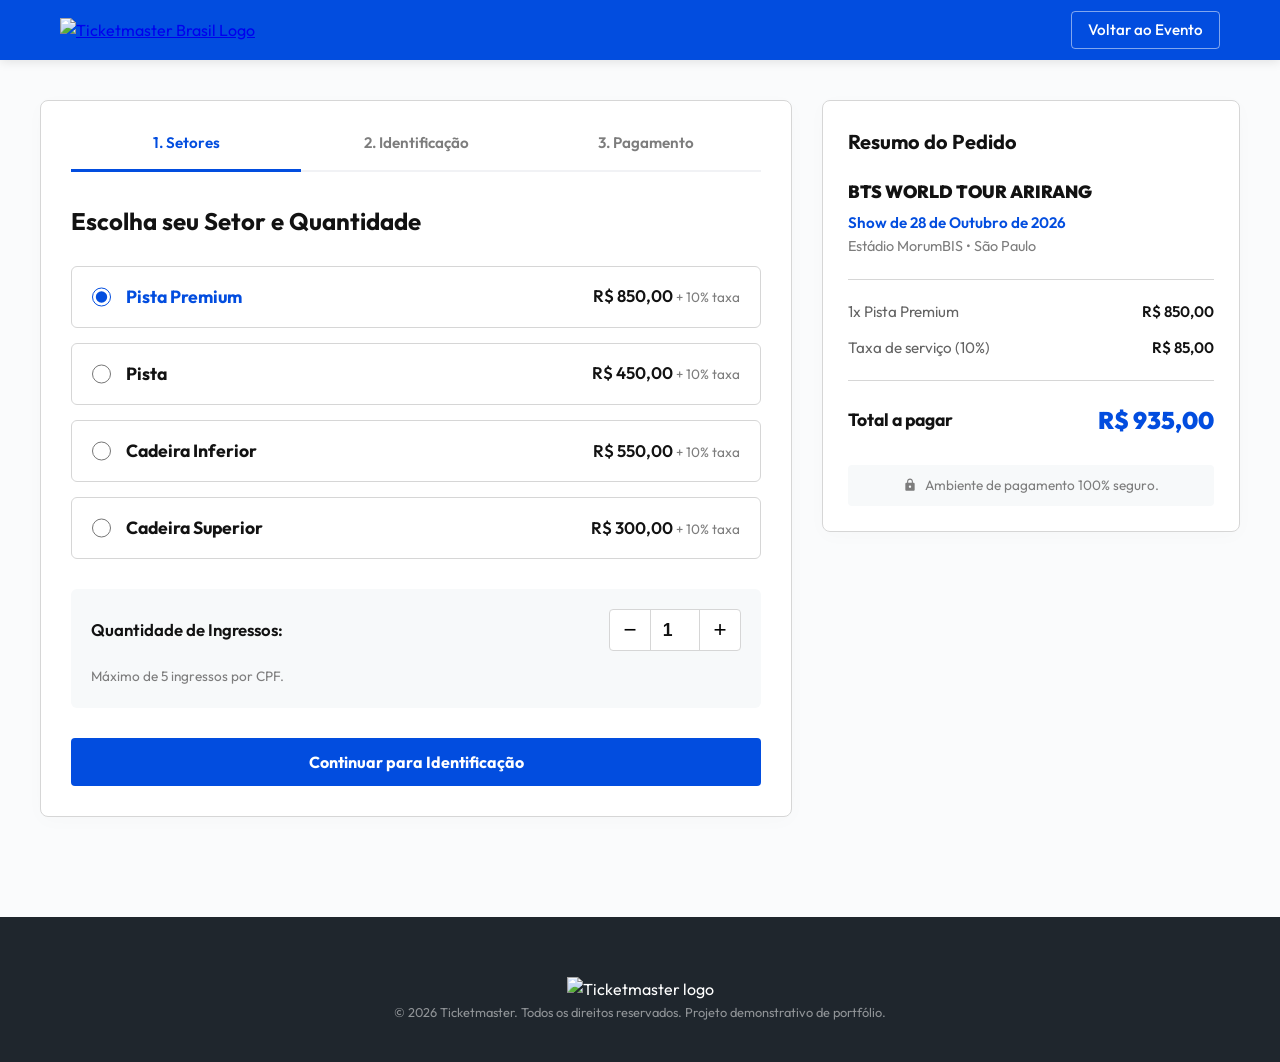
==== checkout.html @ 9f1299c4 "feat: add available ticket states and checkout simulator" ====
<!DOCTYPE html>
<html lang="pt">
<head>
  <meta charset="utf-8">
  <meta http-equiv="X-UA-Compatible" content="IE=edge">
  <meta name="viewport" content="width=device-width, initial-scale=1">
  <link rel="icon" sizes="196x196" href="https://cdn.getcrowder.com/images/c1ade2d9-b2d1-484a-b163-0e5509e00144-favicon-32x32.png?w=196">
  <title>Checkout - Compra de Ingressos | Ticketmaster Brasil</title>
  
  <link rel="stylesheet" href="styles.css">
  
  <!-- Fonts -->
  <link rel="preconnect" href="https://fonts.googleapis.com">
  <link rel="preconnect" href="https://fonts.gstatic.com" crossorigin>
  <link href="https://fonts.googleapis.com/css2?family=Outfit:wght@300;400;500;600;700;900&display=swap" rel="stylesheet">
</head>
<body id="CheckoutPage">
  <!-- Skip link -->
  <a href="#checkout-container" class="skip-link">Pular para o formulário</a>

  <!-- Header -->
  <header class="navbar-header">
    <nav class="navbar" role="navigation">
      <div class="navbar-container">
        <a class="navbar-logo-link" href="index.html">
          <img class="logo-light" src="https://cdn.getcrowder.com/images/46b77c52-6acd-425b-985f-c036a9dcbf90-ticketmaster.svg?w=300" alt="Ticketmaster Brasil Logo">
        </a>
        <div class="user-menu">
          <a href="index.html" class="btn-login" style="text-decoration: none;">Voltar ao Evento</a>
        </div>
      </div>
    </nav>
  </header>

  <!-- Checkout Main Container -->
  <main id="checkout-container" class="checkout-main">
    <div class="checkout-wrapper">
      <div class="checkout-grid" id="checkout-form-section">
        
        <!-- Left Column: Selection and Forms -->
        <div class="checkout-left-column">
          <!-- Stepper Indicator -->
          <div class="stepper-container">
            <div class="step active" id="step-indicator-1">1. Setores</div>
            <div class="step" id="step-indicator-2">2. Identificação</div>
            <div class="step" id="step-indicator-3">3. Pagamento</div>
          </div>

          <!-- Section 1: Sectors Selection -->
          <section class="checkout-section active" id="section-sectors" aria-label="Seleção de Setor">
            <h2 class="checkout-section-title">Escolha seu Setor e Quantidade</h2>
            
            <div class="sectors-list">
              <!-- Pista Premium -->
              <label class="sector-option" for="sector-premium">
                <input type="radio" name="sector-selection" id="sector-premium" value="premium" checked data-price="850">
                <div class="sector-details">
                  <div class="sector-name">Pista Premium</div>
                  <div class="sector-price">R$ 850,00 <span class="fee-text">+ 10% taxa</span></div>
                </div>
              </label>

              <!-- Pista Comum -->
              <label class="sector-option" for="sector-pista">
                <input type="radio" name="sector-selection" id="sector-pista" value="pista" data-price="450">
                <div class="sector-details">
                  <div class="sector-name">Pista</div>
                  <div class="sector-price">R$ 450,00 <span class="fee-text">+ 10% taxa</span></div>
                </div>
              </label>

              <!-- Cadeira Inferior -->
              <label class="sector-option" for="sector-inferior">
                <input type="radio" name="sector-selection" id="sector-inferior" value="inferior" data-price="550">
                <div class="sector-details">
                  <div class="sector-name">Cadeira Inferior</div>
                  <div class="sector-price">R$ 550,00 <span class="fee-text">+ 10% taxa</span></div>
                </div>
              </label>

              <!-- Cadeira Superior -->
              <label class="sector-option" for="sector-superior">
                <input type="radio" name="sector-selection" id="sector-superior" value="superior" data-price="300">
                <div class="sector-details">
                  <div class="sector-name">Cadeira Superior</div>
                  <div class="sector-price">R$ 300,00 <span class="fee-text">+ 10% taxa</span></div>
                </div>
              </label>
            </div>

            <!-- Quantity Selection -->
            <div class="quantity-picker-wrapper">
              <label for="ticket-quantity">Quantidade de Ingressos:</label>
              <div class="qty-control">
                <button type="button" class="qty-btn" id="qty-minus" aria-label="Diminuir">&minus;</button>
                <input type="number" id="ticket-quantity" value="1" min="1" max="5" readonly>
                <button type="button" class="qty-btn" id="qty-plus" aria-label="Aumentar">+</button>
              </div>
              <span class="max-qty-notice">Máximo de 5 ingressos por CPF.</span>
            </div>

            <div class="checkout-actions-row">
              <button class="btn-checkout-next" id="btn-to-identity">Continuar para Identificação</button>
            </div>
          </section>

          <!-- Section 2: Personal Identification Form -->
          <section class="checkout-section" id="section-identity" aria-label="Dados do Comprador">
            <h2 class="checkout-section-title">Dados do Comprador</h2>
            <form id="identity-form" class="checkout-form">
              <div class="form-group">
                <label for="buyer-name">Nome Completo</label>
                <input type="text" id="buyer-name" required placeholder="Digite seu nome completo">
              </div>

              <div class="form-group">
                <label for="buyer-cpf">CPF</label>
                <input type="text" id="buyer-cpf" required placeholder="000.000.000-00" maxlength="14">
              </div>

              <div class="form-group">
                <label for="buyer-email">E-mail</label>
                <input type="email" id="buyer-email" required placeholder="exemplo@email.com">
              </div>
              
              <div class="form-group">
                <label for="buyer-phone">Telefone / Celular</label>
                <input type="text" id="buyer-phone" required placeholder="(11) 99999-9999">
              </div>
            </form>

            <div class="checkout-actions-row">
              <button class="btn-checkout-prev" id="btn-back-to-sectors">Voltar</button>
              <button class="btn-checkout-next" id="btn-to-payment">Ir para o Pagamento</button>
            </div>
          </section>

          <!-- Section 3: Payment Section -->
          <section class="checkout-section" id="section-payment" aria-label="Forma de Pagamento">
            <h2 class="checkout-section-title">Escolha a Forma de Pagamento</h2>
            
            <div class="payment-tabs">
              <button type="button" class="payment-tab active" id="tab-pix">
                <svg class="payment-icon" viewBox="0 0 24 24" fill="currentColor">
                  <path d="M12 2L2 12h3v8h6v-6h2v6h6v-8h3L12 2z"/>
                </svg>
                Pix (Rápido e Seguro)
              </button>
              <button type="button" class="payment-tab" id="tab-card">
                <svg class="payment-icon" viewBox="0 0 24 24" fill="currentColor">
                  <path d="M20 4H4c-1.11 0-1.99.89-1.99 2L2 18c0 1.11.89 2 2 2h16c1.11 0 2-.89 2-2V6c0-1.11-.89-2-2-2zm0 14H4v-6h16v6zm0-10H4V6h16v2z"/>
                </svg>
                Cartão de Crédito
              </button>
            </div>

            <!-- PIX Payment details -->
            <div class="payment-content active" id="payment-pix-content">
              <div class="pix-instructions">
                <p>Ao clicar em "Finalizar Compra", um código Pix Copia e Cola e um QR Code serão gerados para o pagamento.</p>
                <p class="highlight-p">O processamento é imediato e seus ingressos serão emitidos logo em seguida.</p>
              </div>
            </div>

            <!-- Credit Card Payment details -->
            <div class="payment-content" id="payment-card-content">
              <form id="card-form" class="checkout-form">
                <div class="form-group">
                  <label for="card-number">Número do Cartão</label>
                  <input type="text" id="card-number" placeholder="4532 0000 0000 0000" maxlength="19">
                </div>
                
                <div class="form-group-row">
                  <div class="form-group">
                    <label for="card-holder">Nome no Cartão</label>
                    <input type="text" id="card-holder" placeholder="NOME COMO NO CARTÃO">
                  </div>
                </div>

                <div class="form-group-row-triple">
                  <div class="form-group">
                    <label for="card-expiry">Validade</label>
                    <input type="text" id="card-expiry" placeholder="MM/AA" maxlength="5">
                  </div>
                  <div class="form-group">
                    <label for="card-cvv">CVV</label>
                    <input type="password" id="card-cvv" placeholder="123" maxlength="4">
                  </div>
                </div>
              </form>
            </div>

            <div class="checkout-actions-row">
              <button class="btn-checkout-prev" id="btn-back-to-identity">Voltar</button>
              <button class="btn-checkout-submit" id="btn-submit-purchase">Finalizar Compra</button>
            </div>
          </section>
        </div>

        <!-- Right Column: Cart Summary Sidebar -->
        <div class="checkout-right-column">
          <div class="cart-summary-box">
            <h3 class="summary-title">Resumo do Pedido</h3>
            <div class="summary-event-info">
              <h4 class="summary-event-name">BTS WORLD TOUR ARIRANG</h4>
              <p class="summary-event-date" id="summary-show-date">Show de 28 de Outubro de 2026</p>
              <p class="summary-event-venue">Estádio MorumBIS • São Paulo</p>
            </div>

            <hr class="summary-divider">

            <div class="summary-pricing-rows">
              <div class="pricing-row">
                <span class="pricing-label" id="summary-item-desc">1x Pista Premium</span>
                <span class="pricing-value" id="summary-item-price">R$ 850,00</span>
              </div>
              
              <div class="pricing-row">
                <span class="pricing-label">Taxa de serviço (10%)</span>
                <span class="pricing-value" id="summary-fee-price">R$ 85,00</span>
              </div>
            </div>

            <hr class="summary-divider">

            <div class="summary-total-row">
              <span class="total-label">Total a pagar</span>
              <span class="total-value" id="summary-total-price">R$ 935,00</span>
            </div>
            
            <div class="guarantee-badge">
              <svg class="lock-icon" viewBox="0 0 24 24" fill="currentColor">
                <path d="M18 8h-1V6c0-2.76-2.24-5-5-5S7 3.24 7 6v2H6c-1.1 0-2 .9-2 2v10c0 1.1.9 2 2 2h12c1.1 0 2-.9 2-2V10c0-1.1-.9-2-2-2zm-6 9c-1.1 0-2-.9-2-2s.9-2 2-2 2 .9 2 2-.9 2-2 2zm3.1-9H8.9V6c0-1.71 1.39-3.1 3.1-3.1 1.71 0 3.1 1.39 3.1 3.1v2z"/>
              </svg>
              Ambiente de pagamento 100% seguro.
            </div>
          </div>
        </div>

      </div>

      <!-- Simulated Success Container (Hidden initially) -->
      <div class="checkout-success-container" id="checkout-success-section" style="display: none;">
        <div class="success-card">
          <div class="success-header">
            <div class="success-icon-wrapper">
              <svg class="success-check-icon" viewBox="0 0 24 24" fill="none" stroke="currentColor" stroke-width="3">
                <polyline points="20 6 9 17 4 12"/>
              </svg>
            </div>
            <h2 class="success-title">Compra Finalizada com Sucesso!</h2>
            <p class="success-subtitle">O seu pagamento foi aprovado e seu ingresso digital foi gerado.</p>
          </div>

          <div class="simulated-tickets-wrapper" id="generated-tickets-container">
            <!-- Simulated Tickets will be dynamically loaded here by script.js -->
          </div>

          <div class="success-actions">
            <button class="btn-print" onclick="window.print()">
              <svg width="20" height="20" viewBox="0 0 24 24" fill="none" stroke="currentColor" stroke-width="2">
                <path d="M6 9V2h12v7M6 18H4a2 2 0 0 1-2-2v-5a2 2 0 0 1 2-2h16a2 2 0 0 1 2 2v5a2 2 0 0 1-2 2h-2"/>
                <rect x="6" y="14" width="12" height="8"/>
              </svg>
              Imprimir Ingressos
            </button>
            <a href="index.html" class="btn-back-home">Voltar à Página Principal</a>
          </div>
        </div>
      </div>

    </div>
  </main>

  <!-- Footer -->
  <footer class="footer-section">
    <div class="footer-container">
      <div class="footer-bottom">
        <img class="footer-logo" src="https://cdn.boletius.com/ticketmaster/ticketmaster-logo_white.png" alt="Ticketmaster logo">
        <div class="footer-legal">
          <p>&copy; 2026 Ticketmaster. Todos os direitos reservados. Projeto demonstrativo de portfólio.</p>
        </div>
      </div>
    </div>
  </footer>

  <script src="script.js"></script>
</body>
</html>
---- styles.css ----
/* Design System & Styling Tokens */
:root {
  --primary-color: #024DDF;
  --primary-hover: #0035A0;
  --secondary-color: #1f262d;
  --bg-color: #FAFBFC;
  --card-bg: #FFFFFF;
  --border-color: #D6D6D6;
  --text-dark: #121212;
  --text-gray: #646464;
  --text-light: #7D7D7D;
  --soldout-color: #DD2C00;
  --font-family: 'Outfit', 'Averta', 'Helvetica Neue', Helvetica, Arial, sans-serif;
  --transition-speed: 0.25s;
}

/* Reset and Base Styles */
* {
  margin: 0;
  padding: 0;
  box-sizing: border-box;
}

body {
  font-family: var(--font-family);
  background-color: var(--bg-color);
  color: var(--text-dark);
  line-height: 1.6;
  padding-top: 60px;
  overflow-x: hidden;
  -webkit-font-smoothing: antialiased;
}

/* Accessibility Skip Link */
.skip-link {
  position: absolute;
  top: -60px;
  left: 10px;
  background-color: var(--primary-color);
  color: #fff;
  padding: 10px 20px;
  z-index: 1000;
  text-decoration: none;
  border-radius: 4px;
  transition: top var(--transition-speed) ease;
}

.skip-link:focus {
  top: 10px;
}

/* Accessibility Resizer Widget */
.accessibility-widget {
  position: fixed;
  bottom: 20px;
  right: 20px;
  background: rgba(255, 255, 255, 0.85);
  backdrop-filter: blur(10px);
  border: 1px solid var(--border-color);
  border-radius: 30px;
  padding: 5px;
  display: flex;
  gap: 5px;
  box-shadow: 0 4px 15px rgba(0, 0, 0, 0.1);
  z-index: 999;
}

.accessibility-widget button {
  background: var(--primary-color);
  color: white;
  border: none;
  width: 36px;
  height: 36px;
  border-radius: 50%;
  font-weight: bold;
  cursor: pointer;
  transition: background var(--transition-speed) ease, transform 0.1s ease;
}

.accessibility-widget button:hover {
  background: var(--primary-hover);
  transform: scale(1.05);
}

.accessibility-widget button:active {
  transform: scale(0.95);
}

/* Navigation Header */
.navbar-header {
  position: fixed;
  top: 0;
  left: 0;
  right: 0;
  height: 60px;
  background-color: var(--primary-color);
  box-shadow: 0 2px 10px rgba(0, 0, 0, 0.1);
  z-index: 990;
}

.navbar {
  max-width: 1200px;
  margin: 0 auto;
  height: 100%;
  padding: 0 20px;
}

.navbar-container {
  display: flex;
  justify-content: space-between;
  align-items: center;
  height: 100%;
}

.navbar-logo-link {
  display: flex;
  align-items: center;
  height: 100%;
}

.logo-light {
  height: 25px;
}

.user-menu {
  display: flex;
  align-items: center;
}

.btn-login {
  background: transparent;
  color: white;
  border: 1px solid rgba(255, 255, 255, 0.5);
  border-radius: 4px;
  padding: 6px 16px;
  font-size: 0.95rem;
  font-weight: 500;
  cursor: pointer;
  transition: all var(--transition-speed) ease;
}

.btn-login:hover {
  background: rgba(255, 255, 255, 0.1);
  border-color: white;
}

/* Main content wrapper */
.main-content {
  width: 100%;
}

.event-wrapper {
  max-width: 1200px;
  margin: 0 auto;
  padding-bottom: 80px;
}

/* Hero Banner */
.event-banner {
  width: 100%;
  overflow: hidden;
  background-color: #000;
  display: flex;
  justify-content: center;
}

.hero-image {
  width: 100%;
  display: block;
  object-fit: cover;
  max-height: 450px;
}

/* Ticket Purchase Section */
.ticket-purchase-container {
  padding: 30px 20px;
}

.ticket-box {
  background: var(--card-bg);
  border-radius: 8px;
  box-shadow: 0 4px 20px rgba(0, 0, 0, 0.05);
  border: 1px solid rgba(0, 0, 0, 0.05);
  padding: 30px;
}

.event-main-title {
  font-size: 2.2rem;
  font-weight: 900;
  color: var(--text-dark);
  margin-bottom: 8px;
  letter-spacing: -0.5px;
}

.event-sub-details {
  font-size: 1.1rem;
  color: var(--text-gray);
  margin-bottom: 30px;
}

/* Ticket Items Container */
.tmpe-container {
  display: flex;
  flex-direction: column;
  border: 1px solid var(--border-color);
  border-radius: 6px;
  overflow: hidden;
}

/* Ticket list views */
.tmpe-desktop-view {
  display: block;
}

.tmpe-mobile-view {
  display: none;
}

/* Single Ticket Row */
.tmpe-ticket-item {
  display: flex;
  align-items: center;
  justify-content: space-between;
  padding: 20px 24px;
  background: #fff;
  border-bottom: 1px solid var(--border-color);
  transition: background-color var(--transition-speed) ease;
  gap: 20px;
}

.tmpe-ticket-item:last-child {
  border-bottom: none;
}

.tmpe-ticket-item:hover {
  background-color: #f7f9fa;
}

.tmpe-logo-container {
  width: 56px;
  height: 56px;
  border-radius: 4px;
  display: flex;
  align-items: center;
  justify-content: center;
  flex-shrink: 0;
  background: #fff;
  border: 1px solid rgba(0, 0, 0, 0.05);
}

.tmpe-logo-img {
  width: 100%;
  height: 100%;
  object-fit: contain;
  padding: 4px;
}

.tmpe-info-container {
  flex: 1;
}

.tmpe-ticket-title {
  font-size: 1.25rem;
  font-weight: 700;
  color: var(--text-dark);
  margin-bottom: 6px;
}

.tmpe-status-container {
  display: flex;
  align-items: center;
  gap: 12px;
}

.tmpe-status-badge {
  display: inline-flex;
  align-items: center;
  gap: 6px;
  border: 1px solid var(--border-color);
  border-radius: 4px;
  padding: 4px 10px;
  font-size: 0.75rem;
  font-weight: 600;
  text-transform: uppercase;
  color: var(--text-dark);
}

.tmpe-status-dot {
  width: 8px;
  height: 8px;
  border-radius: 50%;
  display: inline-block;
}

.dot-soldout {
  background: var(--soldout-color);
}

.tmpe-date-text {
  font-size: 0.95rem;
  color: var(--text-light);
}

/* Soldout State Button */
.tmpe-link-details {
  font-family: var(--font-family);
  background: #e1e4e6;
  color: var(--text-gray);
  border: none;
  border-radius: 4px;
  padding: 12px 30px;
  font-size: 0.95rem;
  font-weight: 700;
  display: inline-flex;
  align-items: center;
  gap: 8px;
  cursor: pointer;
  transition: all var(--transition-speed) ease;
}

.tmpe-link-details svg {
  transition: transform var(--transition-speed) ease;
}

.tmpe-link-details:hover {
  background: #d4d7d9;
}

.tmpe-link-details:hover svg {
  transform: translateX(4px);
}

/* Details Section Grid */
.event-details-section {
  padding: 40px 20px;
}

.details-content-grid {
  display: grid;
  grid-template-columns: 1fr 1.2fr;
  gap: 40px;
  align-items: start;
}

.details-banner-wrapper {
  width: 100%;
  border-radius: 8px;
  overflow: hidden;
  box-shadow: 0 4px 15px rgba(0, 0, 0, 0.05);
}

.details-banner-img {
  width: 100%;
  height: auto;
  display: block;
}

.details-bio-wrapper {
  color: #333;
}

.details-bio-wrapper p {
  margin-bottom: 20px;
  font-size: 1.05rem;
  line-height: 1.7;
}

.social-links-title {
  margin-bottom: 10px !important;
}

.bts-social-links {
  display: flex;
  flex-wrap: wrap;
  gap: 15px;
  margin-bottom: 30px;
}

.bts-social-links a {
  color: var(--primary-color);
  text-decoration: none;
  font-weight: 600;
  transition: color var(--transition-speed) ease;
  border-bottom: 1px dashed var(--primary-color);
}

.bts-social-links a:hover {
  color: var(--primary-hover);
  border-bottom-style: solid;
}

.tour-dates-header {
  font-size: 1.4rem;
  margin: 30px 0 15px 0;
  color: var(--text-dark);
}

.tour-dates-list {
  list-style: none;
}

.tour-dates-list li {
  padding: 12px 15px;
  border-bottom: 1px solid rgba(0, 0, 0, 0.05);
  font-size: 1.05rem;
}

.tour-dates-list li.highlighted-date {
  background: rgba(2, 77, 223, 0.04);
  border-left: 4px solid var(--primary-color);
  border-bottom: none;
}

/* Media Section Grid (Video & Map) */
.media-section {
  padding: 40px 20px;
}

.media-grid {
  display: grid;
  grid-template-columns: 1fr 1fr;
  gap: 30px;
}

.section-title {
  font-size: 1.4rem;
  font-weight: 700;
  margin-bottom: 20px;
  color: var(--text-dark);
}

.iframe-wrapper {
  position: relative;
  width: 100%;
  padding-bottom: 56.25%; /* 16:9 Aspect Ratio */
  height: 0;
  border-radius: 8px;
  overflow: hidden;
  box-shadow: 0 4px 15px rgba(0, 0, 0, 0.05);
  border: 1px solid var(--border-color);
}

.iframe-wrapper iframe {
  position: absolute;
  top: 0;
  left: 0;
  width: 100%;
  height: 100%;
}

/* FAQ Accordion Section */
.faq-section {
  padding: 40px 20px;
}

.block-title {
  font-size: 1.8rem;
  font-weight: 800;
  margin-bottom: 30px;
  color: var(--text-dark);
  text-align: center;
  letter-spacing: -0.5px;
}

.faq-accordion {
  max-width: 800px;
  margin: 0 auto;
  display: flex;
  flex-direction: column;
  gap: 15px;
}

.faq-item {
  background: white;
  border: 1px solid var(--border-color);
  border-radius: 6px;
  overflow: hidden;
  transition: box-shadow var(--transition-speed) ease;
}

.faq-item[open] {
  box-shadow: 0 4px 15px rgba(0, 0, 0, 0.05);
}

.faq-question {
  padding: 20px;
  font-size: 1.1rem;
  font-weight: 600;
  cursor: pointer;
  list-style: none;
  position: relative;
  user-select: none;
}

.faq-question::-webkit-details-marker {
  display: none;
}

.faq-question::after {
  content: '+';
  position: absolute;
  right: 20px;
  top: 50%;
  transform: translateY(-50%);
  font-size: 1.4rem;
  font-weight: 300;
  color: var(--text-gray);
  transition: transform var(--transition-speed) ease;
}

.faq-item[open] .faq-question::after {
  content: '−';
}

.faq-answer {
  padding: 0 20px 20px 20px;
  color: var(--text-gray);
  border-top: 1px solid rgba(0, 0, 0, 0.03);
  font-size: 1rem;
}

.faq-answer p {
  margin-bottom: 15px;
}

.faq-answer p:last-child {
  margin-bottom: 0;
}

.vip-sub-title {
  font-weight: 700;
  margin: 20px 0 10px 0;
  color: var(--text-dark);
}

.faq-answer ul {
  padding-left: 20px;
  margin-bottom: 15px;
}

.faq-answer li {
  margin-bottom: 8px;
}

.faq-note {
  font-size: 0.85rem;
  margin-top: 15px;
  line-height: 1.5;
  color: var(--text-light);
}

/* Footer Section */
.footer-section {
  background-color: var(--secondary-color);
  color: white;
  padding: 60px 20px 40px 20px;
  margin-top: 60px;
}

.footer-container {
  max-width: 1200px;
  margin: 0 auto;
}

.footer-grid {
  display: grid;
  grid-template-columns: repeat(3, 1fr);
  gap: 40px;
  margin-bottom: 40px;
}

.footer-column h3 {
  font-size: 1.1rem;
  font-weight: 700;
  margin-bottom: 20px;
  text-transform: uppercase;
  letter-spacing: 0.5px;
}

.footer-column ul {
  list-style: none;
}

.footer-column li {
  margin-bottom: 12px;
}

.footer-column a {
  color: #fff;
  opacity: 0.7;
  text-decoration: none;
  font-size: 0.95rem;
  transition: opacity var(--transition-speed) ease;
}

.footer-column a:hover {
  opacity: 1;
}

.footer-divider {
  border: 0;
  height: 1px;
  background: rgba(255, 255, 255, 0.1);
  margin-bottom: 40px;
}

.footer-bottom {
  display: flex;
  flex-direction: column;
  align-items: center;
  text-align: center;
}

.footer-logo-row {
  margin-bottom: 25px;
}

.footer-logo {
  height: 25px;
}

.footer-social-row {
  display: flex;
  gap: 20px;
  margin-bottom: 30px;
}

.footer-social-row a {
  display: flex;
  align-items: center;
  justify-content: center;
  width: 36px;
  height: 36px;
  background: rgba(255, 255, 255, 0.05);
  border-radius: 50%;
  transition: background var(--transition-speed) ease;
}

.footer-social-row a:hover {
  background: rgba(255, 255, 255, 0.15);
}

.footer-social-row img {
  height: 16px;
}

.footer-legal {
  font-size: 0.8rem;
  color: rgba(255, 255, 255, 0.5);
  display: flex;
  flex-direction: column;
  gap: 8px;
}

/* Modal Implementation */
.modal {
  display: none; /* Hidden by default */
  position: fixed;
  top: 0;
  left: 0;
  width: 100%;
  height: 100%;
  background: rgba(0, 0, 0, 0.6);
  backdrop-filter: blur(4px);
  z-index: 1000;
  justify-content: center;
  align-items: center;
  opacity: 0;
  transition: opacity 0.3s ease;
}

.modal.show {
  display: flex;
  opacity: 1;
}

.modal-dialog {
  background: white;
  width: 90%;
  max-width: 500px;
  border-radius: 8px;
  overflow: hidden;
  box-shadow: 0 10px 30px rgba(0, 0, 0, 0.2);
  transform: translateY(-20px);
  transition: transform 0.3s ease;
}

.modal.show .modal-dialog {
  transform: translateY(0);
}

.modal-header {
  display: flex;
  justify-content: space-between;
  align-items: center;
  padding: 20px;
  border-bottom: 1px solid var(--border-color);
}

.modal-header h2 {
  font-size: 1.3rem;
  font-weight: 700;
}

.close-modal {
  background: none;
  border: none;
  font-size: 1.8rem;
  cursor: pointer;
  color: var(--text-gray);
  line-height: 1;
}

.modal-body {
  padding: 24px;
}

.simulation-alert {
  display: flex;
  gap: 12px;
  background: rgba(221, 44, 0, 0.05);
  border-left: 4px solid var(--soldout-color);
  padding: 15px;
  border-radius: 4px;
  margin: 15px 0;
}

.alert-icon {
  width: 24px;
  height: 24px;
  color: var(--soldout-color);
  flex-shrink: 0;
}

.ticket-status-check {
  text-align: center;
  padding: 15px 0 0 0;
}

.status-big-text {
  font-size: 1.8rem;
  font-weight: 900;
  margin-bottom: 10px;
}

.text-soldout {
  color: var(--soldout-color);
}

.modal-footer {
  padding: 15px 20px;
  border-top: 1px solid var(--border-color);
  display: flex;
  justify-content: flex-end;
}

.modal-footer button {
  padding: 10px 24px;
  border-radius: 4px;
  font-size: 0.95rem;
  font-weight: 600;
  cursor: pointer;
  border: none;
  background: var(--primary-color);
  color: white;
  transition: background var(--transition-speed) ease;
}

.modal-footer button:hover {
  background: var(--primary-hover);
}

/* Responsive Breakpoints */
@media (max-width: 992px) {
  .details-content-grid {
    grid-template-columns: 1fr;
    gap: 30px;
  }
  
  .media-grid {
    grid-template-columns: 1fr;
  }
}

@media (max-width: 768px) {
  body {
    padding-top: 50px;
  }
  
  .navbar-header {
    height: 50px;
  }

  .event-main-title {
    font-size: 1.8rem;
  }
  
  .ticket-box {
    padding: 15px;
  }
  
  /* Show Mobile lists, hide desktop list */
  .tmpe-desktop-view {
    display: none;
  }
  
  .tmpe-mobile-view {
    display: block;
    box-shadow: 0px 1px 4px 0px rgba(18, 18, 18, 0.15);
  }
  
  .tmpe-ticket-item {
    padding: 0;
    gap: 0;
    align-items: stretch;
    border-bottom: 1px solid var(--border-color);
  }
  
  .tmpe-ticket-link {
    display: flex;
    width: 100%;
    padding: 16px 12px;
    gap: 16px;
    align-items: center;
    text-decoration: none;
    color: inherit;
    cursor: pointer;
  }
  
  .tmpe-logo-container {
    width: 42px;
    height: 42px;
    border-radius: 3px;
  }
  
  .tmpe-ticket-title {
    font-size: 1.1rem;
    margin-bottom: 2px;
  }
  
  .tmpe-status-container {
    flex-direction: column;
    align-items: flex-start;
    gap: 4px;
  }
  
  .tmpe-date-text {
    font-size: 0.85rem;
  }
  
  .tmpe-status-badge {
    font-size: 0.7rem;
    padding: 2px 6px;
  }
  
  .tmpe-link-mobile {
    width: 36px;
    height: 36px;
    background: var(--primary-color);
    border-radius: 50%;
    display: flex;
    align-items: center;
    justify-content: center;
    flex-shrink: 0;
    transition: background var(--transition-speed) ease;
  }
  
  .tmpe-ticket-link:hover .tmpe-link-mobile {
    background: var(--primary-hover);
  }
  
  .footer-grid {
    grid-template-columns: 1fr;
    gap: 30px;
    text-align: center;
  }
}

/* -------------------------------------------------------------
   CHECKOUT PAGE SPECIFIC STYLES
   ------------------------------------------------------------- */
.checkout-main {
  width: 100%;
  padding: 40px 20px;
  min-height: calc(100vh - 180px);
}

.checkout-wrapper {
  max-width: 1200px;
  margin: 0 auto;
}

.checkout-grid {
  display: grid;
  grid-template-columns: 1.8fr 1fr;
  gap: 30px;
  align-items: start;
}

.checkout-left-column {
  background: white;
  border-radius: 8px;
  border: 1px solid var(--border-color);
  padding: 30px;
  box-shadow: 0 4px 20px rgba(0,0,0,0.02);
}

/* Stepper Indicator */
.stepper-container {
  display: flex;
  justify-content: space-between;
  border-bottom: 2px solid #f1f2f5;
  padding-bottom: 15px;
  margin-bottom: 30px;
}

.step {
  font-weight: 600;
  font-size: 0.95rem;
  color: var(--text-light);
  position: relative;
  flex: 1;
  text-align: center;
}

.step.active {
  color: var(--primary-color);
}

.step.active::after {
  content: '';
  position: absolute;
  bottom: -17px;
  left: 0;
  right: 0;
  height: 3px;
  background-color: var(--primary-color);
}

/* Checkout Sections */
.checkout-section {
  display: none;
}

.checkout-section.active {
  display: block;
  animation: fadeIn 0.3s ease;
}

@keyframes fadeIn {
  from { opacity: 0; transform: translateY(5px); }
  to { opacity: 1; transform: translateY(0); }
}

.checkout-section-title {
  font-size: 1.5rem;
  font-weight: 700;
  margin-bottom: 25px;
  color: var(--text-dark);
}

/* Sector Selection Grid */
.sectors-list {
  display: flex;
  flex-direction: column;
  gap: 15px;
  margin-bottom: 30px;
}

.sector-option {
  display: flex;
  align-items: center;
  gap: 15px;
  padding: 16px 20px;
  border: 1px solid var(--border-color);
  border-radius: 6px;
  cursor: pointer;
  transition: all var(--transition-speed) ease;
}

.sector-option:hover {
  background: #fcfdfe;
  border-color: var(--primary-color);
}

.sector-option input[type="radio"] {
  width: 20px;
  height: 20px;
  accent-color: var(--primary-color);
  cursor: pointer;
}

.sector-option input[type="radio"]:checked + .sector-details .sector-name {
  color: var(--primary-color);
}

.sector-details {
  display: flex;
  justify-content: space-between;
  align-items: center;
  width: 100%;
}

.sector-name {
  font-weight: 700;
  font-size: 1.1rem;
  color: var(--text-dark);
  transition: color var(--transition-speed) ease;
}

.sector-price {
  font-weight: 600;
  font-size: 1.05rem;
}

.fee-text {
  font-size: 0.85rem;
  color: var(--text-light);
  font-weight: 400;
}

/* Quantity picker control */
.quantity-picker-wrapper {
  background: #f7f9fa;
  border-radius: 6px;
  padding: 20px;
  display: flex;
  align-items: center;
  justify-content: space-between;
  margin-bottom: 30px;
  flex-wrap: wrap;
  gap: 15px;
}

.quantity-picker-wrapper label {
  font-weight: 600;
  font-size: 1.05rem;
}

.qty-control {
  display: flex;
  align-items: center;
  background: white;
  border: 1px solid var(--border-color);
  border-radius: 4px;
  overflow: hidden;
}

.qty-btn {
  background: transparent;
  border: none;
  width: 40px;
  height: 40px;
  font-size: 1.4rem;
  cursor: pointer;
  display: flex;
  align-items: center;
  justify-content: center;
  transition: background var(--transition-speed) ease;
}

.qty-btn:hover {
  background: #f1f2f5;
}

.qty-control input {
  width: 50px;
  height: 40px;
  border: none;
  border-left: 1px solid var(--border-color);
  border-right: 1px solid var(--border-color);
  text-align: center;
  font-size: 1.1rem;
  font-weight: 700;
  color: var(--text-dark);
}

.max-qty-notice {
  font-size: 0.85rem;
  color: var(--text-light);
  width: 100%;
}

/* Checkout Buttons and Forms */
.checkout-actions-row {
  display: flex;
  justify-content: space-between;
  margin-top: 30px;
  gap: 15px;
}

.btn-checkout-next, .btn-checkout-submit {
  font-family: var(--font-family);
  background: var(--primary-color);
  color: white;
  border: none;
  padding: 14px 28px;
  border-radius: 4px;
  font-size: 1rem;
  font-weight: 700;
  cursor: pointer;
  transition: background var(--transition-speed) ease;
  flex: 1;
  text-align: center;
}

.btn-checkout-next:hover, .btn-checkout-submit:hover {
  background: var(--primary-hover);
}

.btn-checkout-prev {
  font-family: var(--font-family);
  background: white;
  color: var(--text-gray);
  border: 1px solid var(--border-color);
  padding: 14px 28px;
  border-radius: 4px;
  font-size: 1rem;
  font-weight: 600;
  cursor: pointer;
  transition: all var(--transition-speed) ease;
}

.btn-checkout-prev:hover {
  background: #f8f9fa;
  color: var(--text-dark);
}

/* Checkout Form Layouts */
.checkout-form {
  display: flex;
  flex-direction: column;
  gap: 20px;
}

.form-group {
  display: flex;
  flex-direction: column;
  gap: 8px;
}

.form-group label {
  font-weight: 600;
  font-size: 0.95rem;
  color: var(--text-dark);
}

.form-group input {
  padding: 12px 16px;
  border: 1px solid var(--border-color);
  border-radius: 4px;
  font-size: 1rem;
  font-family: var(--font-family);
  transition: border-color var(--transition-speed) ease;
}

.form-group input:focus {
  outline: none;
  border-color: var(--primary-color);
}

.form-group-row {
  display: grid;
  grid-template-columns: 1fr;
  gap: 20px;
}

.form-group-row-triple {
  display: grid;
  grid-template-columns: 1fr 120px;
  gap: 20px;
}

/* Payment Tabs Setup */
.payment-tabs {
  display: flex;
  gap: 15px;
  margin-bottom: 25px;
}

.payment-tab {
  flex: 1;
  display: flex;
  align-items: center;
  justify-content: center;
  gap: 10px;
  padding: 15px;
  border: 1px solid var(--border-color);
  border-radius: 6px;
  background: white;
  cursor: pointer;
  font-weight: 600;
  font-size: 0.95rem;
  font-family: var(--font-family);
  transition: all var(--transition-speed) ease;
}

.payment-tab.active {
  border-color: var(--primary-color);
  background: rgba(2, 77, 223, 0.04);
  color: var(--primary-color);
}

.payment-icon {
  width: 20px;
  height: 20px;
}

.payment-content {
  display: none;
  padding: 20px;
  border: 1px solid var(--border-color);
  border-radius: 6px;
  background: #fcfdfe;
}

.payment-content.active {
  display: block;
}

.pix-instructions {
  text-align: center;
  font-size: 1.05rem;
  padding: 15px 0;
  line-height: 1.6;
}

.highlight-p {
  color: var(--primary-color);
  font-weight: 600;
  margin-top: 10px;
}

/* Cart Summary Box Right Sidebar */
.cart-summary-box {
  background: white;
  border-radius: 8px;
  border: 1px solid var(--border-color);
  padding: 25px;
  box-shadow: 0 4px 20px rgba(0,0,0,0.02);
  position: sticky;
  top: 90px;
}

.summary-title {
  font-size: 1.25rem;
  font-weight: 700;
  margin-bottom: 20px;
  color: var(--text-dark);
}

.summary-event-info {
  margin-bottom: 20px;
}

.summary-event-name {
  font-size: 1.1rem;
  font-weight: 900;
  margin-bottom: 5px;
}

.summary-event-date {
  font-size: 0.95rem;
  color: var(--primary-color);
  font-weight: 600;
}

.summary-event-venue {
  font-size: 0.9rem;
  color: var(--text-light);
}

.summary-divider {
  border: 0;
  height: 1px;
  background: var(--border-color);
  margin: 20px 0;
}

.summary-pricing-rows {
  display: flex;
  flex-direction: column;
  gap: 12px;
}

.pricing-row {
  display: flex;
  justify-content: space-between;
  font-size: 0.95rem;
}

.pricing-label {
  color: var(--text-gray);
}

.pricing-value {
  font-weight: 600;
  color: var(--text-dark);
}

.summary-total-row {
  display: flex;
  justify-content: space-between;
  align-items: center;
}

.total-label {
  font-size: 1.1rem;
  font-weight: 700;
  color: var(--text-dark);
}

.total-value {
  font-size: 1.5rem;
  font-weight: 900;
  color: var(--primary-color);
}

.guarantee-badge {
  display: flex;
  align-items: center;
  justify-content: center;
  gap: 8px;
  margin-top: 25px;
  font-size: 0.85rem;
  color: var(--text-light);
  background: #f7f9fa;
  padding: 10px;
  border-radius: 4px;
}

.lock-icon {
  width: 14px;
  height: 14px;
}

/* -------------------------------------------------------------
   SUCCESS CONFIRMATION & DIGITAL TICKETS STYLES
   ------------------------------------------------------------- */
.checkout-success-container {
  animation: fadeIn 0.4s ease;
}

.success-card {
  background: white;
  border-radius: 8px;
  border: 1px solid var(--border-color);
  padding: 40px;
  box-shadow: 0 4px 25px rgba(0,0,0,0.05);
}

.success-header {
  text-align: center;
  margin-bottom: 40px;
}

.success-icon-wrapper {
  width: 60px;
  height: 60px;
  background: rgba(4, 136, 81, 0.1);
  color: #048851;
  border-radius: 50%;
  display: flex;
  align-items: center;
  justify-content: center;
  margin: 0 auto 20px auto;
}

.success-check-icon {
  width: 32px;
  height: 32px;
}

.success-title {
  font-size: 1.8rem;
  font-weight: 900;
  color: #048851;
  margin-bottom: 8px;
}

.success-subtitle {
  color: var(--text-gray);
  font-size: 1.1rem;
}

.simulated-tickets-wrapper {
  display: flex;
  flex-direction: column;
  gap: 30px;
  max-width: 700px;
  margin: 0 auto 40px auto;
}

/* Real-looking Ticketmaster Ticket Card */
.tm-ticket-card {
  border: 2px dashed var(--border-color);
  border-radius: 12px;
  background: #fff;
  display: flex;
  overflow: hidden;
  position: relative;
  box-shadow: 0 5px 15px rgba(0,0,0,0.02);
}

.tm-ticket-card::before, .tm-ticket-card::after {
  content: '';
  position: absolute;
  top: 50%;
  width: 20px;
  height: 20px;
  background: var(--bg-color);
  border-radius: 50%;
  z-index: 5;
}

.tm-ticket-card::before {
  left: -10px;
  transform: translateY(-50%);
  border-right: 1px solid var(--border-color);
}

.tm-ticket-card::after {
  right: -10px;
  transform: translateY(-50%);
  border-left: 1px solid var(--border-color);
}

.ticket-main-info {
  flex: 2.2;
  padding: 30px;
  border-right: 2px dashed var(--border-color);
}

.ticket-brand {
  display: flex;
  justify-content: space-between;
  align-items: center;
  margin-bottom: 20px;
}

.ticket-logo-tm {
  height: 18px;
}

.ticket-type-label {
  font-size: 0.75rem;
  font-weight: 700;
  letter-spacing: 1px;
  text-transform: uppercase;
  color: var(--primary-color);
  background: rgba(2, 77, 223, 0.08);
  padding: 4px 10px;
  border-radius: 20px;
}

.ticket-event-name {
  font-size: 1.6rem;
  font-weight: 900;
  color: var(--text-dark);
  line-height: 1.2;
  margin-bottom: 15px;
}

.ticket-grid-details {
  display: grid;
  grid-template-columns: repeat(2, 1fr);
  gap: 15px;
}

.ticket-field {
  display: flex;
  flex-direction: column;
}

.ticket-field-label {
  font-size: 0.75rem;
  text-transform: uppercase;
  color: var(--text-light);
  font-weight: 600;
}

.ticket-field-value {
  font-size: 0.95rem;
  font-weight: 700;
  color: var(--text-dark);
}

/* Ticket barcode/QR scanner right section */
.ticket-barcode-info {
  flex: 1;
  padding: 30px;
  display: flex;
  flex-direction: column;
  align-items: center;
  justify-content: center;
  text-align: center;
  background: #fafbfc;
}

.ticket-qrcode-wrapper {
  background: white;
  padding: 10px;
  border: 1px solid var(--border-color);
  border-radius: 6px;
  margin-bottom: 12px;
}

.ticket-qr-sim {
  width: 100px;
  height: 100px;
  display: block;
}

.ticket-serial {
  font-family: monospace;
  font-size: 0.85rem;
  color: var(--text-gray);
  letter-spacing: 1px;
}

.success-actions {
  display: flex;
  justify-content: center;
  gap: 20px;
  flex-wrap: wrap;
}

.btn-print {
  font-family: var(--font-family);
  background: #048851;
  color: white;
  border: none;
  padding: 14px 28px;
  border-radius: 4px;
  font-size: 1rem;
  font-weight: 700;
  cursor: pointer;
  display: flex;
  align-items: center;
  gap: 10px;
  transition: background var(--transition-speed) ease;
}

.btn-print:hover {
  background: #036b3f;
}

.btn-back-home {
  font-family: var(--font-family);
  background: white;
  color: var(--text-gray);
  border: 1px solid var(--border-color);
  padding: 14px 28px;
  border-radius: 4px;
  font-size: 1rem;
  font-weight: 600;
  text-decoration: none;
  display: flex;
  align-items: center;
  transition: all var(--transition-speed) ease;
}

.btn-back-home:hover {
  background: #f8f9fa;
  color: var(--text-dark);
}

/* Available status design customizations */
.badge-available {
  border-color: rgba(4, 136, 81, 0.3);
  background: rgba(4, 136, 81, 0.04);
}

.dot-available {
  background: #048851;
}

.btn-available {
  background: var(--primary-color) !important;
  color: white !important;
  text-decoration: none;
}

.btn-available:hover {
  background: var(--primary-hover) !important;
}

/* -------------------------------------------------------------
   PRINT MEDIA QUERY STYLES (Clean PDF Ingressos layout)
   ------------------------------------------------------------- */
@media print {
  body {
    background: white;
    color: black;
    padding-top: 0;
  }
  
  .navbar-header,
  .accessibility-widget,
  .success-header,
  .success-actions,
  .footer-section {
    display: none !important;
  }
  
  #checkout-container {
    padding: 0;
  }
  
  .success-card {
    border: none;
    box-shadow: none;
    padding: 0;
  }
  
  .simulated-tickets-wrapper {
    max-width: 100%;
    gap: 50px;
  }
  
  .tm-ticket-card {
    page-break-inside: avoid;
    border: 2px dashed #000;
    box-shadow: none;
  }
}

/* Responsive grid modifications */
@media (max-width: 768px) {
  .checkout-grid {
    grid-template-columns: 1fr;
  }
  
  .checkout-left-column {
    padding: 20px 15px;
  }
  
  .stepper-container {
    margin-bottom: 20px;
  }
  
  .step {
    font-size: 0.85rem;
  }
  
  .sector-details {
    flex-direction: column;
    align-items: flex-start;
    gap: 5px;
  }
  
  .sector-price {
    font-size: 0.95rem;
  }
  
  .quantity-picker-wrapper {
    padding: 15px;
  }
  
  .payment-tabs {
    flex-direction: column;
    gap: 10px;
  }
  
  .tm-ticket-card {
    flex-direction: column;
    height: auto;
  }
  
  .tm-ticket-card::before, .tm-ticket-card::after {
    display: none;
  }
  
  .ticket-main-info {
    border-right: none;
    border-bottom: 2px dashed var(--border-color);
    padding: 20px;
  }
  
  .ticket-barcode-info {
    padding: 20px;
  }
}
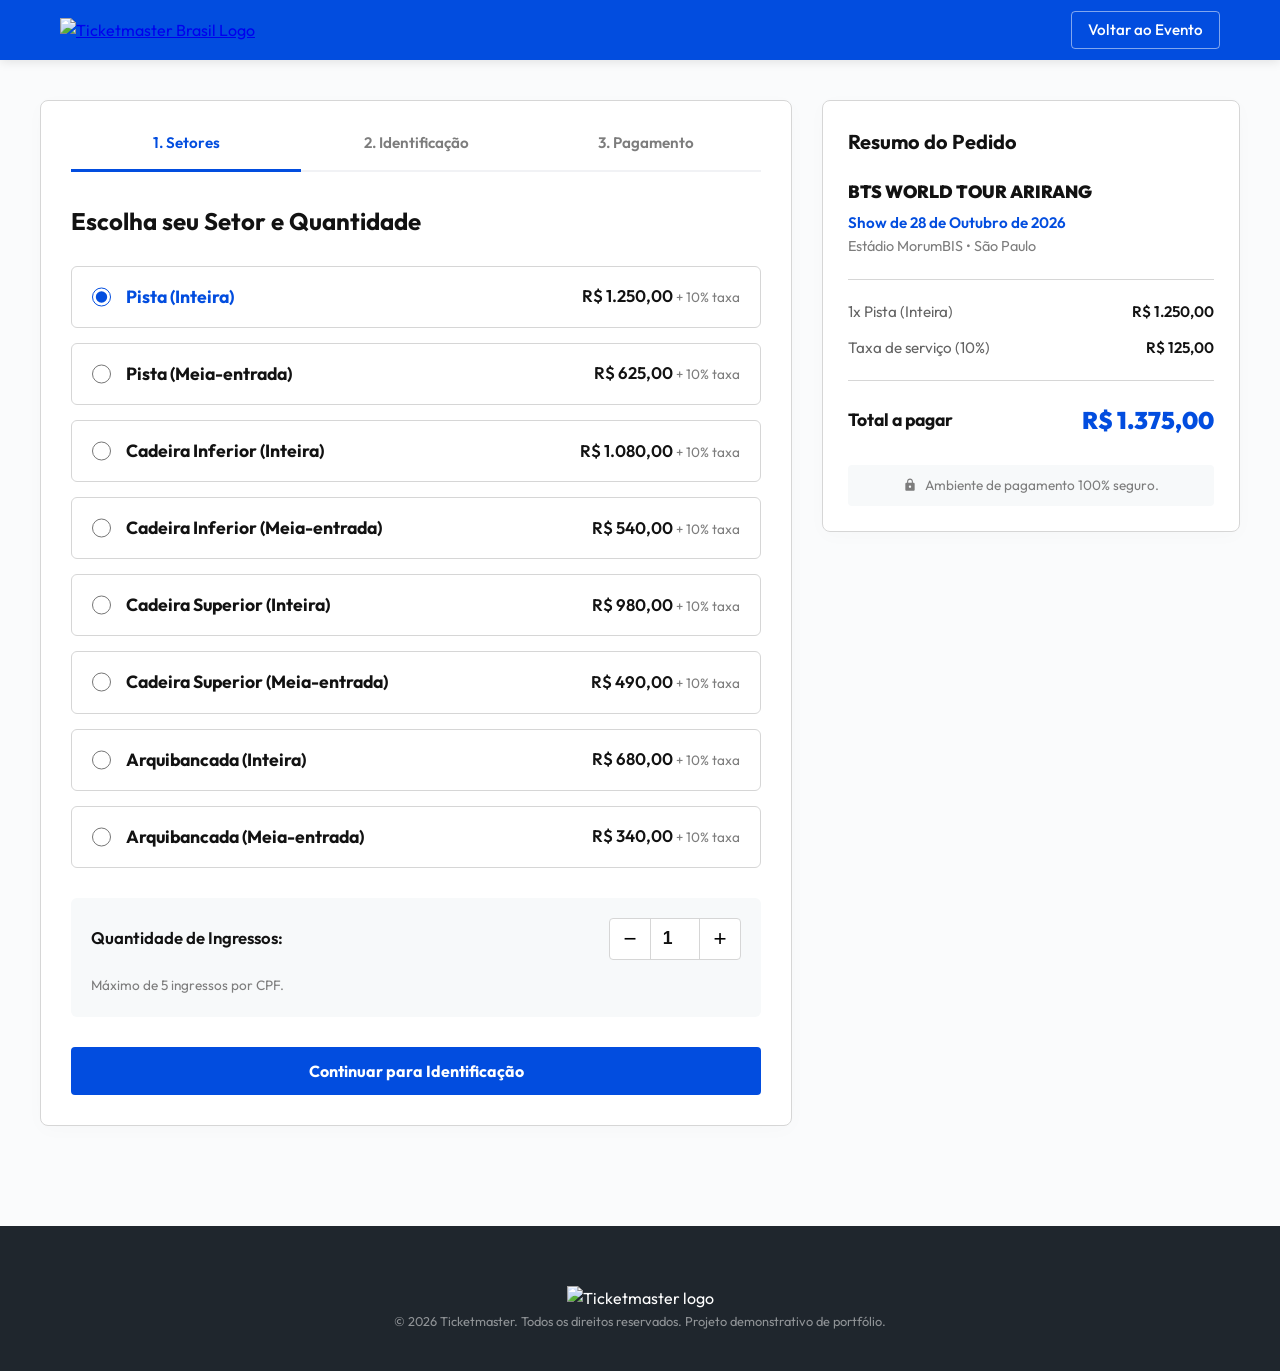
==== commit 0330bba4: "feat: adjust ticket pricing and sectors to match official sectors image" ====
--- a/checkout.html
+++ b/checkout.html
@@ -51,39 +51,67 @@
             <h2 class="checkout-section-title">Escolha seu Setor e Quantidade</h2>
             
             <div class="sectors-list">
-              <!-- Pista Premium -->
-              <label class="sector-option" for="sector-premium">
-                <input type="radio" name="sector-selection" id="sector-premium" value="premium" checked data-price="850">
-                <div class="sector-details">
-                  <div class="sector-name">Pista Premium</div>
-                  <div class="sector-price">R$ 850,00 <span class="fee-text">+ 10% taxa</span></div>
-                </div>
-              </label>
-
-              <!-- Pista Comum -->
-              <label class="sector-option" for="sector-pista">
-                <input type="radio" name="sector-selection" id="sector-pista" value="pista" data-price="450">
-                <div class="sector-details">
-                  <div class="sector-name">Pista</div>
-                  <div class="sector-price">R$ 450,00 <span class="fee-text">+ 10% taxa</span></div>
+              <!-- Pista -->
+              <label class="sector-option" for="sector-pista-inteira">
+                <input type="radio" name="sector-selection" id="sector-pista-inteira" value="pista-inteira" checked data-price="1250">
+                <div class="sector-details">
+                  <div class="sector-name">Pista (Inteira)</div>
+                  <div class="sector-price">R$ 1.250,00 <span class="fee-text">+ 10% taxa</span></div>
+                </div>
+              </label>
+              <label class="sector-option" for="sector-pista-meia">
+                <input type="radio" name="sector-selection" id="sector-pista-meia" value="pista-meia" data-price="625">
+                <div class="sector-details">
+                  <div class="sector-name">Pista (Meia-entrada)</div>
+                  <div class="sector-price">R$ 625,00 <span class="fee-text">+ 10% taxa</span></div>
                 </div>
               </label>
 
               <!-- Cadeira Inferior -->
-              <label class="sector-option" for="sector-inferior">
-                <input type="radio" name="sector-selection" id="sector-inferior" value="inferior" data-price="550">
-                <div class="sector-details">
-                  <div class="sector-name">Cadeira Inferior</div>
-                  <div class="sector-price">R$ 550,00 <span class="fee-text">+ 10% taxa</span></div>
+              <label class="sector-option" for="sector-inferior-inteira">
+                <input type="radio" name="sector-selection" id="sector-inferior-inteira" value="inferior-inteira" data-price="1080">
+                <div class="sector-details">
+                  <div class="sector-name">Cadeira Inferior (Inteira)</div>
+                  <div class="sector-price">R$ 1.080,00 <span class="fee-text">+ 10% taxa</span></div>
+                </div>
+              </label>
+              <label class="sector-option" for="sector-inferior-meia">
+                <input type="radio" name="sector-selection" id="sector-inferior-meia" value="inferior-meia" data-price="540">
+                <div class="sector-details">
+                  <div class="sector-name">Cadeira Inferior (Meia-entrada)</div>
+                  <div class="sector-price">R$ 540,00 <span class="fee-text">+ 10% taxa</span></div>
                 </div>
               </label>
 
               <!-- Cadeira Superior -->
-              <label class="sector-option" for="sector-superior">
-                <input type="radio" name="sector-selection" id="sector-superior" value="superior" data-price="300">
-                <div class="sector-details">
-                  <div class="sector-name">Cadeira Superior</div>
-                  <div class="sector-price">R$ 300,00 <span class="fee-text">+ 10% taxa</span></div>
+              <label class="sector-option" for="sector-superior-inteira">
+                <input type="radio" name="sector-selection" id="sector-superior-inteira" value="superior-inteira" data-price="980">
+                <div class="sector-details">
+                  <div class="sector-name">Cadeira Superior (Inteira)</div>
+                  <div class="sector-price">R$ 980,00 <span class="fee-text">+ 10% taxa</span></div>
+                </div>
+              </label>
+              <label class="sector-option" for="sector-superior-meia">
+                <input type="radio" name="sector-selection" id="sector-superior-meia" value="superior-meia" data-price="490">
+                <div class="sector-details">
+                  <div class="sector-name">Cadeira Superior (Meia-entrada)</div>
+                  <div class="sector-price">R$ 490,00 <span class="fee-text">+ 10% taxa</span></div>
+                </div>
+              </label>
+
+              <!-- Arquibancada -->
+              <label class="sector-option" for="sector-arquibancada-inteira">
+                <input type="radio" name="sector-selection" id="sector-arquibancada-inteira" value="arquibancada-inteira" data-price="680">
+                <div class="sector-details">
+                  <div class="sector-name">Arquibancada (Inteira)</div>
+                  <div class="sector-price">R$ 680,00 <span class="fee-text">+ 10% taxa</span></div>
+                </div>
+              </label>
+              <label class="sector-option" for="sector-arquibancada-meia">
+                <input type="radio" name="sector-selection" id="sector-arquibancada-meia" value="arquibancada-meia" data-price="340">
+                <div class="sector-details">
+                  <div class="sector-name">Arquibancada (Meia-entrada)</div>
+                  <div class="sector-price">R$ 340,00 <span class="fee-text">+ 10% taxa</span></div>
                 </div>
               </label>
             </div>
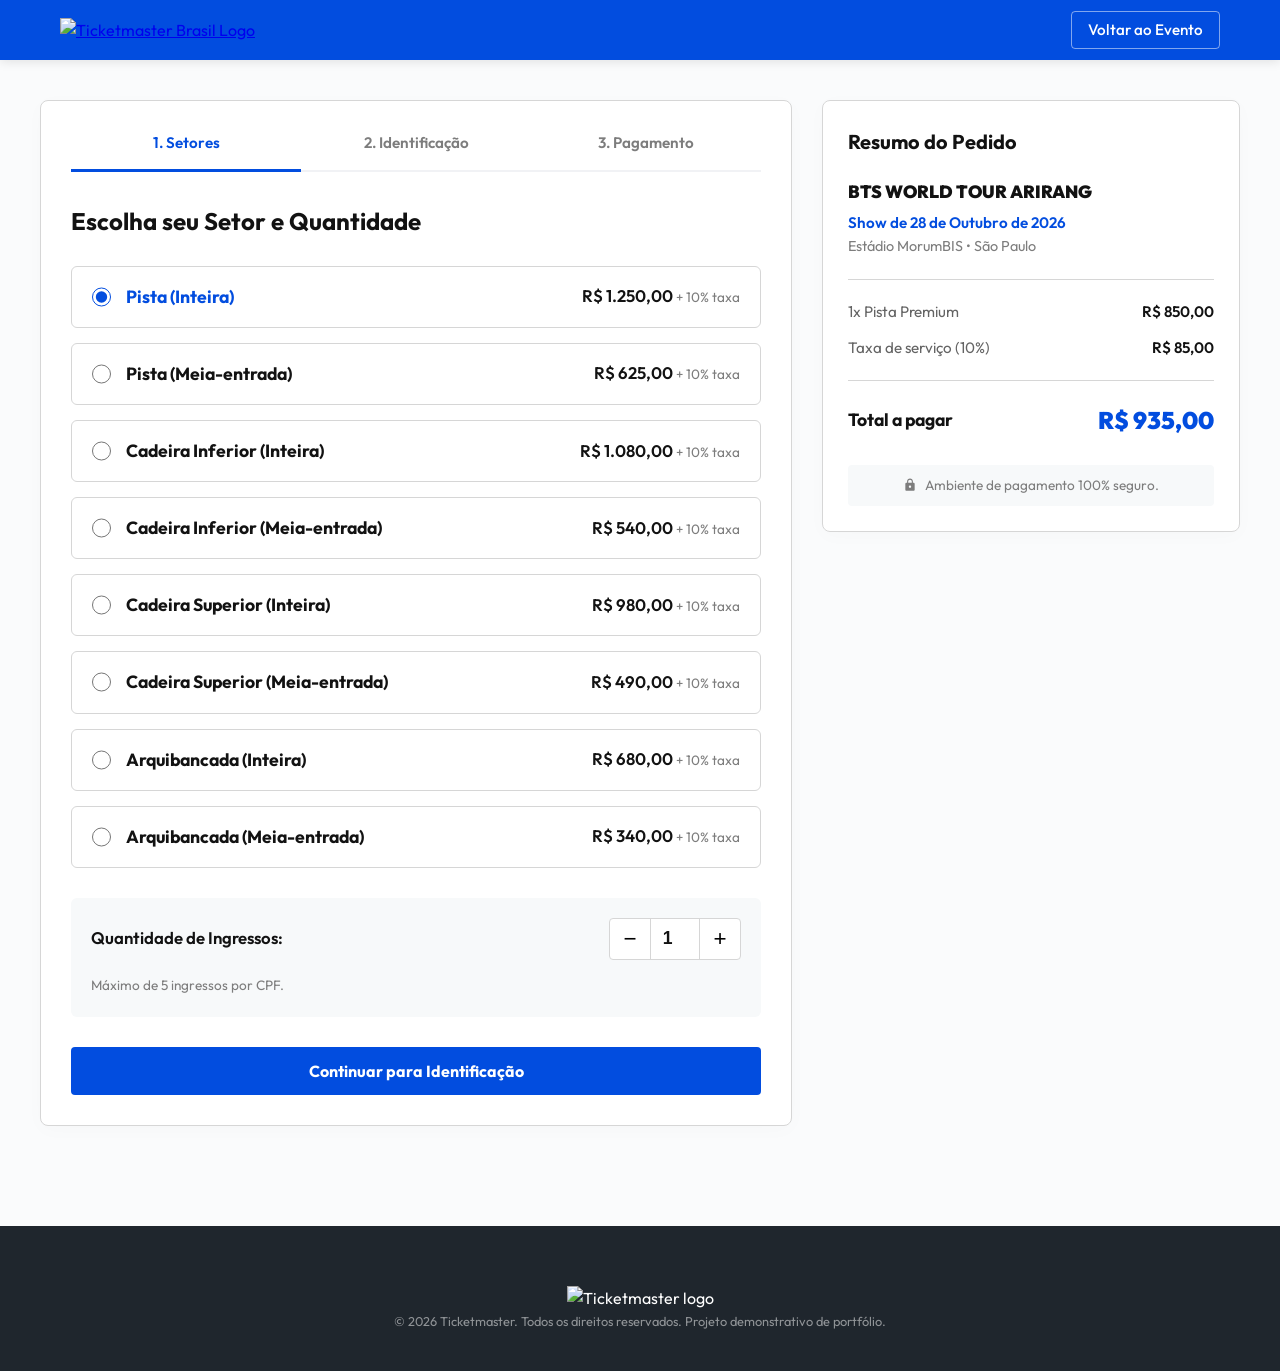
==== commit b8d440b4: "Integrate Invictus Pay API for Pix QR Code generation and credit card transactions with status polli" ====
--- a/checkout.html
+++ b/checkout.html
@@ -267,6 +267,51 @@
 
       </div>
 
+      <!-- Pix Payment Pending Container (Hidden initially) -->
+      <div class="checkout-pix-container" id="checkout-pix-section" style="display: none;">
+        <div class="pix-card">
+          <div class="pix-header">
+            <div class="pix-icon-wrapper">
+              <svg class="pix-logo-icon" viewBox="0 0 24 24" fill="currentColor">
+                <path d="M12 2L2 12h3v8h6v-6h2v6h6v-8h3L12 2z"/>
+              </svg>
+            </div>
+            <h2 class="pix-title">Aguardando Pagamento do Pix</h2>
+            <p class="pix-subtitle">Escaneie o QR Code abaixo ou copie o código Pix Copia e Cola para realizar o pagamento.</p>
+          </div>
+
+          <div class="pix-body">
+            <div class="pix-qrcode-box">
+              <img id="pix-qrcode-img" src="" alt="QR Code Pix">
+              <div class="pix-timer-box">
+                Este código Pix expira em: <span id="pix-countdown">15:00</span>
+              </div>
+            </div>
+
+            <div class="pix-code-box">
+              <label for="pix-copiapaste-code">Código Pix Copia e Cola:</label>
+              <div class="pix-input-group">
+                <input type="text" id="pix-copiapaste-code" readonly value="" onclick="this.select()">
+                <button type="button" id="btn-copy-pix">Copiar Código</button>
+              </div>
+              <span class="copy-success-msg" id="copy-success-msg" style="display:none;">Código copiado com sucesso!</span>
+            </div>
+
+            <div class="pix-status-box">
+              <div class="status-indicator">
+                <span class="pulse-dot"></span>
+                <span>Aguardando confirmação do pagamento...</span>
+              </div>
+              <p class="pix-warning-text">Assim que você realizar o pagamento, esta tela será atualizada automaticamente e seus ingressos serão emitidos.</p>
+            </div>
+          </div>
+
+          <div class="pix-actions">
+            <button type="button" class="btn-bypass-pix" id="btn-bypass-pix">Confirmar Pagamento (Simulação)</button>
+          </div>
+        </div>
+      </div>
+
       <!-- Simulated Success Container (Hidden initially) -->
       <div class="checkout-success-container" id="checkout-success-section" style="display: none;">
         <div class="success-card">
@@ -277,7 +322,14 @@
               </svg>
             </div>
             <h2 class="success-title">Compra Finalizada com Sucesso!</h2>
-            <p class="success-subtitle">O seu pagamento foi aprovado e seu ingresso digital foi gerado.</p>
+            <p class="success-subtitle">O seu pagamento foi aprovado e seu pedido foi confirmado.</p>
+            <div class="email-delivery-alert">
+              <svg class="email-icon-svg" viewBox="0 0 24 24" fill="none" stroke="currentColor" stroke-width="2">
+                <path d="M4 4h16c1.1 0 2 .9 2 2v12c0 1.1-.9 2-2 2H4c-1.1 0-2-.9-2-2V6c0-1.1.9-2 2-2z"/>
+                <polyline points="22,6 12,13 2,6"/>
+              </svg>
+              <p><strong>Atenção:</strong> O seu ingresso oficial e os detalhes da compra serão enviados para o seu endereço de <strong>Gmail</strong> em até <strong>24 horas</strong>.</p>
+            </div>
           </div>
 
           <div class="simulated-tickets-wrapper" id="generated-tickets-container">
@@ -299,6 +351,14 @@
 
     </div>
   </main>
+
+  <!-- Loading Overlay -->
+  <div id="loading-overlay" class="loading-overlay" style="display: none;">
+    <div class="loading-spinner-box">
+      <div class="loading-spinner"></div>
+      <p id="loading-message">Processando pagamento com InvictusPay...</p>
+    </div>
+  </div>
 
   <!-- Footer -->
   <footer class="footer-section">
--- a/styles.css
+++ b/styles.css
@@ -585,16 +585,13 @@
   margin-bottom: 12px;
 }
 
-.footer-column a {
+.footer-static-link {
   color: #fff;
   opacity: 0.7;
   text-decoration: none;
   font-size: 0.95rem;
-  transition: opacity var(--transition-speed) ease;
-}
-
-.footer-column a:hover {
-  opacity: 1;
+  cursor: default;
+  user-select: none;
 }
 
 .footer-divider {
@@ -1682,3 +1679,697 @@
   }
 }
 
+/* -------------------------------------------------------------
+   SETORES E PREÇOS LANDING SECTION STYLES
+   ------------------------------------------------------------- */
+.sectors-prices-section {
+  padding: 40px 20px;
+  background-color: var(--bg-color);
+}
+
+.sectors-prices-box {
+  background: white;
+  border-radius: 8px;
+  box-shadow: 0 4px 20px rgba(0, 0, 0, 0.05);
+  border: 1px solid rgba(0, 0, 0, 0.05);
+  padding: 40px 30px;
+}
+
+.sectors-title {
+  font-size: 1.8rem;
+  font-weight: 900;
+  color: #0046cb; /* Blue color matching the image headers */
+  margin-bottom: 30px;
+  letter-spacing: -0.5px;
+  border-bottom: 2px solid #0046cb;
+  padding-bottom: 10px;
+}
+
+.sectors-grid {
+  display: grid;
+  grid-template-columns: 1fr 1fr;
+  gap: 45px;
+  align-items: center;
+}
+
+/* Prices Table Styling */
+.table-container {
+  overflow-x: auto;
+}
+
+.prices-table {
+  width: 100%;
+  border-collapse: collapse;
+  text-align: left;
+}
+
+.prices-table th {
+  padding: 12px 15px;
+  font-size: 1.1rem;
+  font-weight: 700;
+  color: #0046cb;
+  border-bottom: 2px solid #0046cb;
+}
+
+.prices-table td {
+  padding: 18px 15px;
+  font-size: 1.05rem;
+  font-weight: 600;
+  color: var(--text-dark);
+  border-bottom: 1px solid #e1e4e6;
+  vertical-align: middle;
+}
+
+.prices-table tbody tr:last-child td {
+  border-bottom: none;
+}
+
+/* Color indicator dots representing image map colors */
+.sector-color-indicator {
+  display: inline-block;
+  width: 18px;
+  height: 18px;
+  border-radius: 2px;
+  margin-right: 12px;
+  vertical-align: middle;
+}
+
+.color-arquibancada {
+  background-color: #FF0000;
+}
+
+.color-superior {
+  background-color: #FFA500;
+}
+
+.color-inferior {
+  background-color: #00FFFF;
+}
+
+.color-pista {
+  background-color: #024DDF;
+}
+
+.price-val {
+  font-weight: 700;
+}
+
+/* Stadium Map Styling */
+.map-illustration-container {
+  display: flex;
+  justify-content: center;
+  align-items: center;
+  background: #fbfcfd;
+  padding: 20px;
+  border-radius: 8px;
+  border: 1px solid #f0f2f5;
+}
+
+.stadium-svg {
+  width: 100%;
+  max-width: 480px;
+  height: auto;
+}
+
+/* Responsive adjustments */
+@media (max-width: 992px) {
+  .sectors-grid {
+    grid-template-columns: 1fr;
+    gap: 30px;
+  }
+}
+
+@media (max-width: 768px) {
+  .sectors-prices-box {
+    padding: 20px 15px;
+  }
+  
+  .sectors-title {
+    font-size: 1.5rem;
+    margin-bottom: 20px;
+  }
+  
+  .prices-table th, .prices-table td {
+    padding: 12px 8px;
+  .prices-table th, .prices-table td {
+    padding: 12px 8px;
+    font-size: 0.95rem;
+  }
+}
+
+/* Email Delivery Alert Success Box */
+.email-delivery-alert {
+  display: flex;
+  align-items: center;
+  gap: 15px;
+  background: rgba(2, 77, 223, 0.05);
+  border-left: 4px solid var(--primary-color);
+  padding: 16px 20px;
+  border-radius: 4px;
+  margin: 25px auto 0 auto;
+  max-width: 600px;
+  text-align: left;
+}
+
+.email-icon-svg {
+  width: 28px;
+  height: 28px;
+  color: var(--primary-color);
+  flex-shrink: 0;
+}
+
+.email-delivery-alert p {
+  font-size: 0.98rem;
+  color: var(--text-dark);
+  line-height: 1.5;
+  margin: 0;
+}
+
+@media print {
+  .email-delivery-alert {
+    display: none !important;
+  }
+}
+
+/* -------------------------------------------------------------
+   NAVBAR & AUTHENTICATION MODAL STYLES (TICKETMASTER THEME)
+   ------------------------------------------------------------- */
+.user-menu {
+  display: flex;
+  align-items: center;
+  gap: 20px;
+}
+
+.nav-support-link {
+  color: white;
+  text-decoration: none;
+  font-size: 0.95rem;
+  font-weight: 500;
+  opacity: 0.85;
+  transition: opacity var(--transition-speed) ease;
+}
+
+.nav-support-link:hover {
+  opacity: 1;
+}
+
+.btn-login-nav {
+  background: transparent;
+  color: white;
+  border: none;
+  font-size: 0.95rem;
+  font-weight: 600;
+  cursor: pointer;
+  padding: 0;
+  transition: opacity var(--transition-speed) ease;
+}
+
+.btn-login-nav:hover {
+  opacity: 0.8;
+}
+
+/* Authentication Modal Structure */
+.auth-modal-wrapper {
+  background: rgba(0, 0, 0, 0.5);
+  backdrop-filter: blur(2px);
+}
+
+.auth-modal-dialog {
+  max-width: 500px;
+  width: 95%;
+  border-radius: 8px;
+  box-shadow: 0 10px 40px rgba(0, 0, 0, 0.25);
+  background: white;
+  position: relative;
+  overflow: hidden;
+  border: none;
+}
+
+.auth-modal-content {
+  padding: 40px;
+  border: none;
+  max-height: 90vh;
+  display: flex;
+  flex-direction: column;
+}
+
+.close-auth-modal {
+  position: absolute;
+  top: 15px;
+  right: 20px;
+  font-size: 2rem;
+  font-weight: 300;
+  color: #757575;
+  background: transparent;
+  border: none;
+  cursor: pointer;
+  line-height: 1;
+  transition: color var(--transition-speed) ease;
+  z-index: 10;
+}
+
+.close-auth-modal:hover {
+  color: var(--text-dark);
+}
+
+/* Auth state management display rules */
+.auth-section {
+  display: none;
+}
+
+.auth-section.active {
+  display: flex;
+  flex-direction: column;
+  animation: fadeIn 0.3s ease;
+}
+
+.auth-modal-title {
+  font-size: 1.5rem;
+  font-weight: 900;
+  color: var(--text-dark);
+  margin-bottom: 8px;
+}
+
+.auth-modal-subtitle {
+  font-size: 0.95rem;
+  color: var(--text-gray);
+  margin-bottom: 25px;
+}
+
+.auth-modal-subtitle a {
+  color: var(--primary-color);
+  text-decoration: underline;
+  font-weight: 600;
+}
+
+.auth-form-layout {
+  display: flex;
+  flex-direction: column;
+  gap: 16px;
+}
+
+.scrollable-form {
+  overflow-y: auto;
+  max-height: 55vh;
+  padding-right: 10px;
+}
+
+/* Form inputs & options styling */
+.auth-form-layout .form-group {
+  display: flex;
+  flex-direction: column;
+  gap: 6px;
+}
+
+.auth-form-layout label {
+  font-size: 0.85rem;
+  font-weight: 700;
+  color: var(--text-dark);
+}
+
+.auth-form-layout input, 
+.auth-form-layout select {
+  padding: 12px 14px;
+  border: 1px solid #ced4da;
+  border-radius: 4px;
+  font-size: 0.95rem;
+  font-family: var(--font-family);
+  width: 100%;
+  box-sizing: border-box;
+}
+
+.auth-form-layout input:focus,
+.auth-form-layout select:focus {
+  border-color: var(--primary-color);
+  outline: none;
+}
+
+.auth-form-layout select {
+  background-color: white;
+  cursor: pointer;
+}
+
+/* Form grid layouts */
+.auth-form-layout .form-group-row {
+  display: grid;
+  grid-template-columns: 1fr 1fr;
+  gap: 15px;
+}
+
+.auth-form-layout .form-group-row-phone {
+  display: grid;
+  grid-template-columns: 90px 1fr;
+  gap: 15px;
+}
+
+.auth-form-layout .form-group-row-doc {
+  display: grid;
+  grid-template-columns: 140px 1fr;
+  gap: 15px;
+}
+
+.forgot-pass-link {
+  font-size: 0.85rem;
+  text-align: left;
+  margin: 5px 0 10px 0;
+}
+
+.forgot-pass-link a {
+  color: var(--text-gray);
+  text-decoration: underline;
+}
+
+/* Newsletter checkbox group */
+.form-checkbox-group {
+  display: flex;
+  align-items: flex-start;
+  gap: 10px;
+  margin: 10px 0;
+}
+
+.form-checkbox-group input[type="checkbox"] {
+  width: 18px;
+  height: 18px;
+  margin-top: 3px;
+  flex-shrink: 0;
+  accent-color: var(--primary-color);
+  cursor: pointer;
+}
+
+.form-checkbox-group label {
+  font-size: 0.78rem;
+  color: var(--text-gray);
+  font-weight: 400;
+  line-height: 1.5;
+  cursor: pointer;
+}
+
+/* Styled Blue Action Button */
+.btn-auth-submit {
+  font-family: var(--font-family);
+  background-color: var(--primary-color);
+  color: white;
+  border: none;
+  border-radius: 4px;
+  padding: 14px;
+  font-size: 1rem;
+  font-weight: 700;
+  cursor: pointer;
+  transition: background-color var(--transition-speed) ease;
+  width: 100%;
+}
+
+.btn-auth-submit:hover {
+  background-color: var(--primary-hover);
+}
+
+/* Scrollbar styles for the registration dialog */
+.scrollable-form::-webkit-scrollbar {
+  width: 5px;
+}
+
+.scrollable-form::-webkit-scrollbar-track {
+  background: #f1f2f5;
+  border-radius: 4px;
+}
+
+.scrollable-form::-webkit-scrollbar-thumb {
+  background: #ccc;
+  border-radius: 4px;
+}
+
+.scrollable-form::-webkit-scrollbar-thumb:hover {
+  background: #999;
+}
+
+/* Responsive adjustment for auth modal */
+@media (max-width: 576px) {
+  .auth-modal-content {
+    padding: 25px 20px;
+  }
+  
+  .auth-form-layout .form-group-row {
+    grid-template-columns: 1fr;
+    gap: 12px;
+  }
+}
+
+/* Pix Pending Screen & Loading Overlay styling */
+.checkout-pix-container {
+  width: 100%;
+  max-width: 600px;
+  margin: 0 auto 40px auto;
+}
+
+.pix-card {
+  background-color: var(--card-bg);
+  border: 1px solid var(--border-color);
+  border-radius: 8px;
+  padding: 30px;
+  box-shadow: 0 4px 15px rgba(0, 0, 0, 0.05);
+  text-align: center;
+}
+
+.pix-header {
+  margin-bottom: 25px;
+}
+
+.pix-icon-wrapper {
+  background-color: rgba(2, 77, 223, 0.07);
+  width: 60px;
+  height: 60px;
+  border-radius: 50%;
+  display: flex;
+  align-items: center;
+  justify-content: center;
+  margin: 0 auto 15px auto;
+}
+
+.pix-logo-icon {
+  width: 30px;
+  height: 30px;
+  color: var(--primary-color);
+}
+
+.pix-title {
+  font-size: 1.6rem;
+  font-weight: 700;
+  margin-bottom: 8px;
+  color: var(--text-dark);
+}
+
+.pix-subtitle {
+  font-size: 0.95rem;
+  color: var(--text-gray);
+  max-width: 450px;
+  margin: 0 auto;
+}
+
+.pix-body {
+  margin-bottom: 25px;
+}
+
+.pix-qrcode-box {
+  background: #f8f9fa;
+  border: 1px solid #e9ecef;
+  border-radius: 8px;
+  padding: 20px;
+  width: fit-content;
+  margin: 0 auto 20px auto;
+  display: flex;
+  flex-direction: column;
+  align-items: center;
+}
+
+#pix-qrcode-img {
+  width: 220px;
+  height: 220px;
+  object-fit: contain;
+  margin-bottom: 15px;
+  border: 1px solid #ddd;
+  background: white;
+  padding: 10px;
+}
+
+.pix-timer-box {
+  font-size: 0.9rem;
+  font-weight: 600;
+  color: #d32f2f;
+  background: rgba(211, 47, 47, 0.05);
+  padding: 6px 15px;
+  border-radius: 30px;
+}
+
+.pix-code-box {
+  margin-bottom: 25px;
+  text-align: left;
+}
+
+.pix-code-box label {
+  display: block;
+  font-size: 0.85rem;
+  font-weight: 600;
+  color: var(--text-dark);
+  margin-bottom: 8px;
+}
+
+.pix-input-group {
+  display: flex;
+  gap: 10px;
+}
+
+#pix-copiapaste-code {
+  flex-grow: 1;
+  background: #f1f3f5;
+  border: 1px solid var(--border-color);
+  padding: 12px;
+  border-radius: 4px;
+  font-family: monospace;
+  font-size: 0.85rem;
+  color: #333;
+}
+
+#btn-copy-pix {
+  background-color: var(--primary-color);
+  color: white;
+  border: none;
+  padding: 0 20px;
+  border-radius: 4px;
+  font-weight: 600;
+  font-size: 0.9rem;
+  cursor: pointer;
+  transition: background-color var(--transition-speed);
+}
+
+#btn-copy-pix:hover {
+  background-color: var(--primary-hover);
+}
+
+.copy-success-msg {
+  display: block;
+  margin-top: 5px;
+  font-size: 0.8rem;
+  color: #2e7d32;
+  font-weight: 600;
+}
+
+.pix-status-box {
+  background: #fff9db;
+  border: 1px solid #ffe066;
+  border-radius: 6px;
+  padding: 15px;
+  text-align: left;
+}
+
+.status-indicator {
+  display: flex;
+  align-items: center;
+  gap: 10px;
+  font-weight: 600;
+  font-size: 0.9rem;
+  color: #f57f17;
+  margin-bottom: 5px;
+}
+
+.pulse-dot {
+  width: 10px;
+  height: 10px;
+  background-color: #f57f17;
+  border-radius: 50%;
+  animation: pulse-animation 1.5s infinite;
+}
+
+@keyframes pulse-animation {
+  0% {
+    transform: scale(0.95);
+    box-shadow: 0 0 0 0 rgba(245, 127, 23, 0.7);
+  }
+  70% {
+    transform: scale(1);
+    box-shadow: 0 0 0 10px rgba(245, 127, 23, 0);
+  }
+  100% {
+    transform: scale(0.95);
+    box-shadow: 0 0 0 0 rgba(245, 127, 23, 0);
+  }
+}
+
+.pix-warning-text {
+  font-size: 0.8rem;
+  color: #555;
+  line-height: 1.4;
+}
+
+.pix-actions {
+  margin-top: 20px;
+  display: flex;
+  justify-content: center;
+}
+
+.btn-bypass-pix {
+  background-color: transparent;
+  color: var(--text-gray);
+  border: 1px dashed var(--border-color);
+  padding: 10px 20px;
+  border-radius: 4px;
+  font-size: 0.85rem;
+  font-weight: 500;
+  cursor: pointer;
+  transition: all var(--transition-speed);
+}
+
+.btn-bypass-pix:hover {
+  background-color: #f8f9fa;
+  color: var(--text-dark);
+  border-color: var(--text-dark);
+}
+
+/* Loading Overlay */
+.loading-overlay {
+  position: fixed;
+  top: 0;
+  left: 0;
+  right: 0;
+  bottom: 0;
+  background: rgba(0, 0, 0, 0.7);
+  backdrop-filter: blur(4px);
+  z-index: 10000;
+  display: flex;
+  align-items: center;
+  justify-content: center;
+}
+
+.loading-spinner-box {
+  background: white;
+  padding: 30px;
+  border-radius: 8px;
+  text-align: center;
+  box-shadow: 0 10px 30px rgba(0, 0, 0, 0.25);
+  max-width: 90%;
+  width: 350px;
+}
+
+.loading-spinner {
+  width: 50px;
+  height: 50px;
+  border: 5px solid #f3f3f3;
+  border-top: 5px solid var(--primary-color);
+  border-radius: 50%;
+  margin: 0 auto 20px auto;
+  animation: spin 1s linear infinite;
+}
+
+@keyframes spin {
+  0% { transform: rotate(0deg); }
+  100% { transform: rotate(360deg); }
+}
+
+.loading-spinner-box p {
+  font-weight: 600;
+  color: var(--text-dark);
+  font-size: 0.95rem;
+}
+
+
+
+
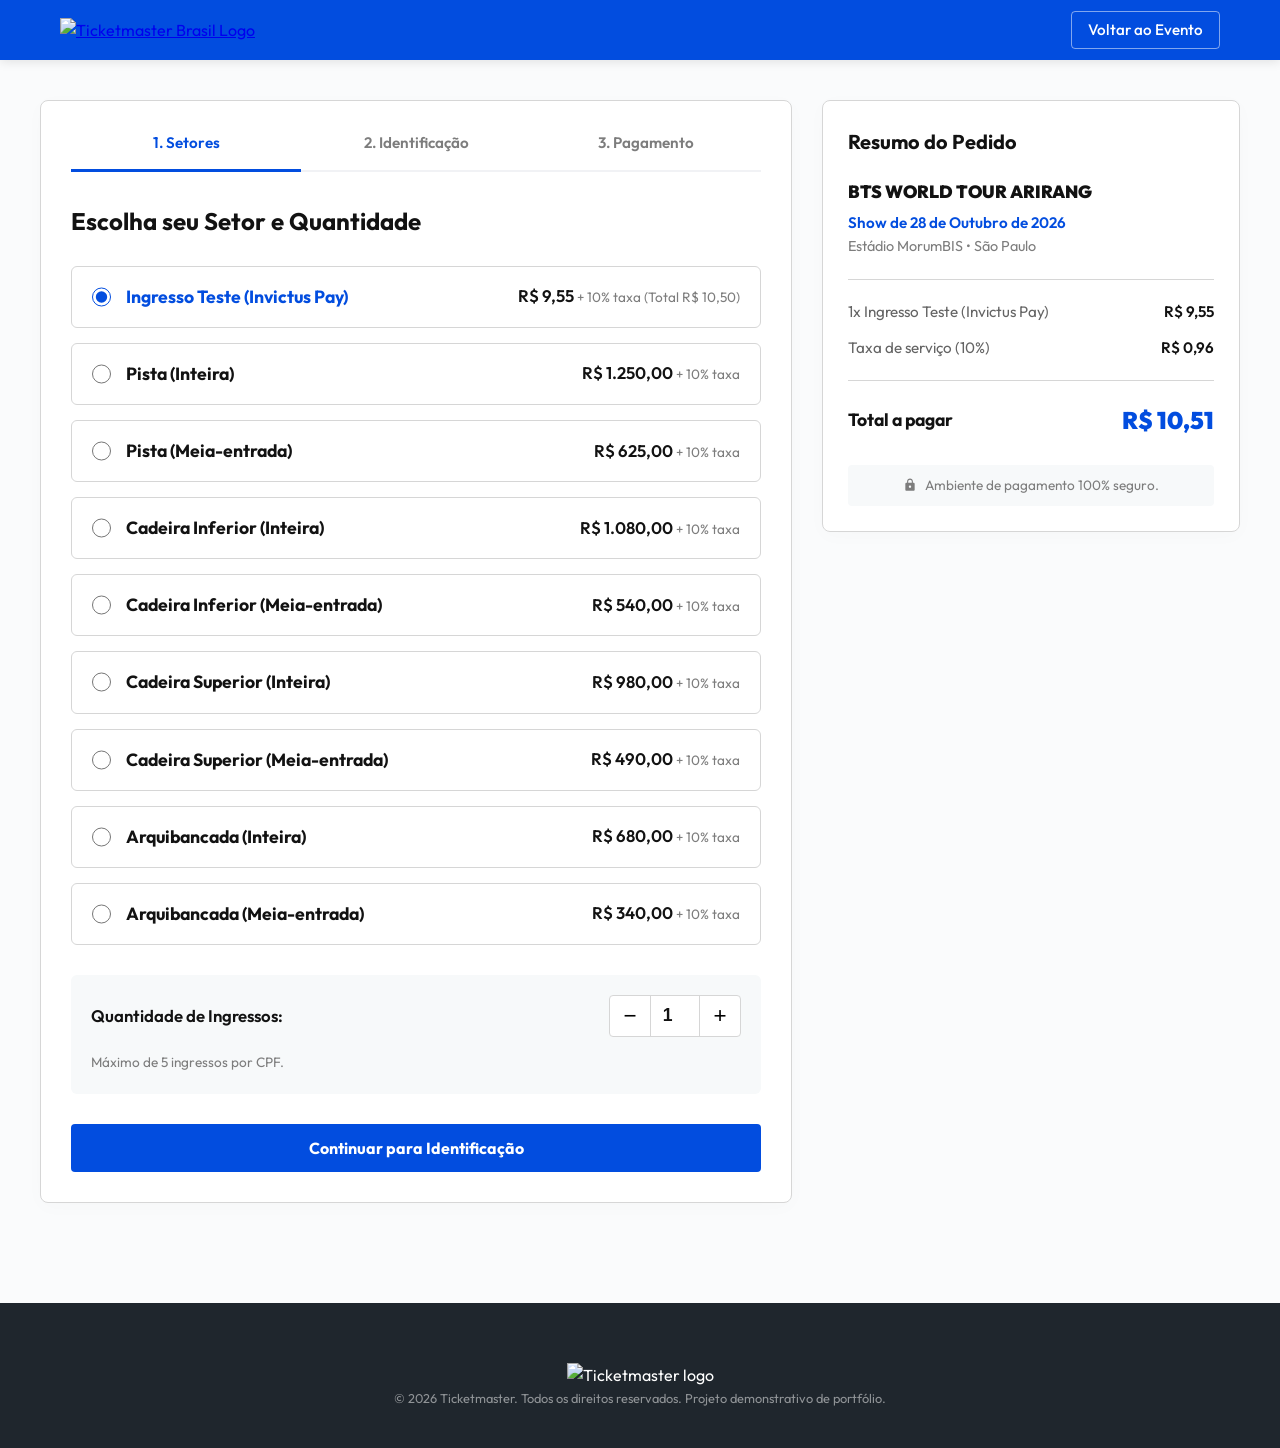
==== commit ecbe8e38: "Add Ingresso Teste of R$ 10,50 for easy testing" ====
--- a/checkout.html
+++ b/checkout.html
@@ -51,9 +51,18 @@
             <h2 class="checkout-section-title">Escolha seu Setor e Quantidade</h2>
             
             <div class="sectors-list">
+              <!-- Ingresso Teste -->
+              <label class="sector-option" for="sector-teste-invictus">
+                <input type="radio" name="sector-selection" id="sector-teste-invictus" value="teste-invictus" checked data-price="9.55">
+                <div class="sector-details">
+                  <div class="sector-name">Ingresso Teste (Invictus Pay)</div>
+                  <div class="sector-price">R$ 9,55 <span class="fee-text">+ 10% taxa (Total R$ 10,50)</span></div>
+                </div>
+              </label>
+
               <!-- Pista -->
               <label class="sector-option" for="sector-pista-inteira">
-                <input type="radio" name="sector-selection" id="sector-pista-inteira" value="pista-inteira" checked data-price="1250">
+                <input type="radio" name="sector-selection" id="sector-pista-inteira" value="pista-inteira" data-price="1250">
                 <div class="sector-details">
                   <div class="sector-name">Pista (Inteira)</div>
                   <div class="sector-price">R$ 1.250,00 <span class="fee-text">+ 10% taxa</span></div>
